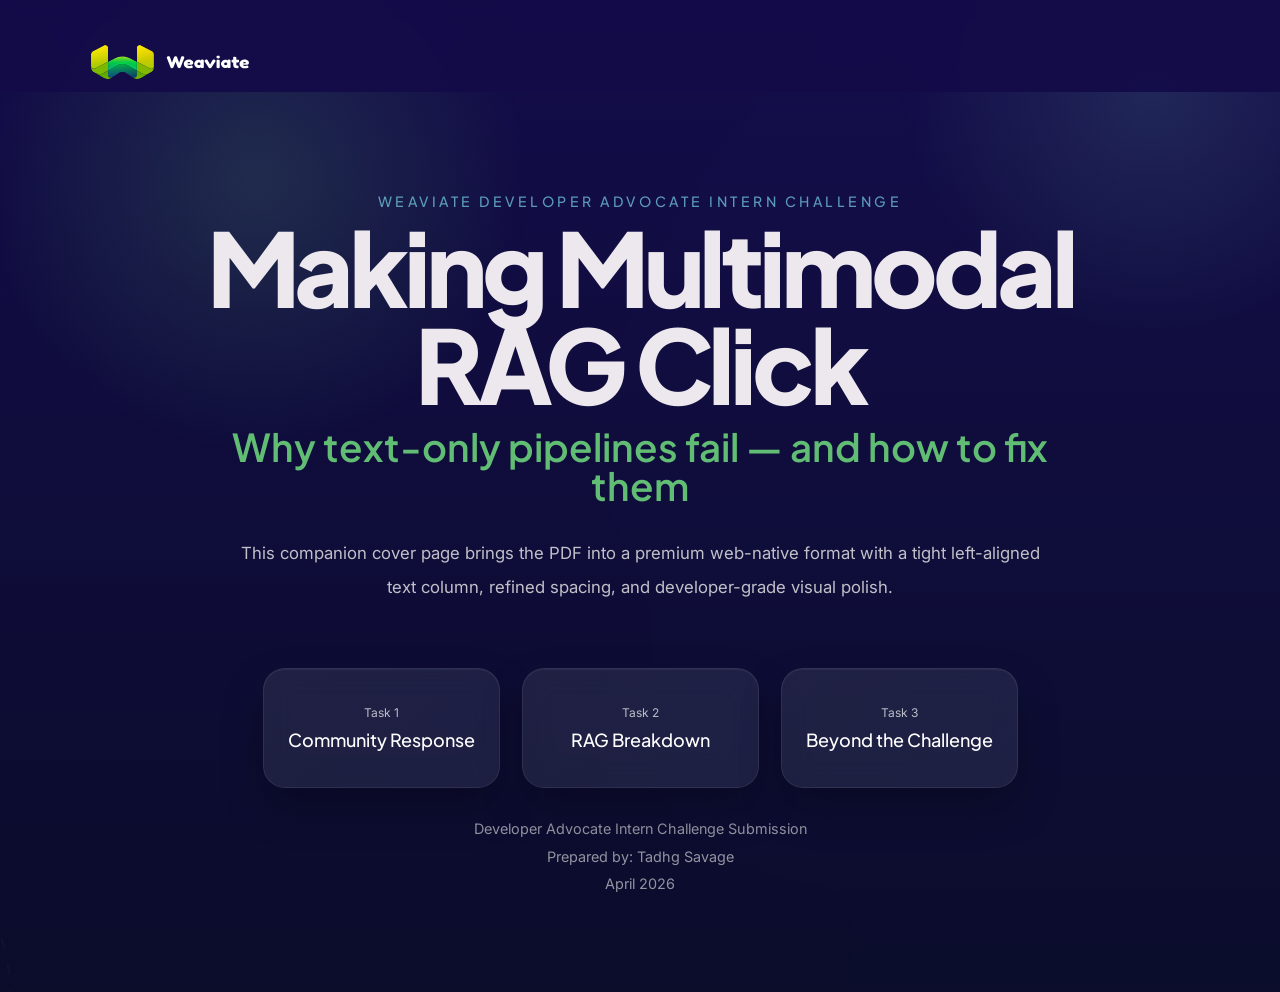
==== index.html @ f79f874b "Add Task 1 and Task 3 pages with cross-navigation" ====
<!DOCTYPE html>
<html lang="en">
  <head>
    <meta charset="UTF-8" />
    <meta name="viewport" content="width=device-width, initial-scale=1.0" />
    <title>Weaviate Multimodal RAG</title>
    <meta
      name="description"
      content="Premium companion microsite for the Weaviate Developer Advocate Intern Challenge."
    />
    <link rel="preconnect" href="https://fonts.googleapis.com" />
    <link rel="preconnect" href="https://fonts.gstatic.com" crossorigin />
    <link
      href="https://fonts.googleapis.com/css2?family=Fredoka:wght@500;600&family=Inter:wght@400;500;600;700&family=Plus+Jakarta+Sans:wght@500;700;800&display=swap"
      rel="stylesheet"
    />
    <link rel="stylesheet" href="styles.css" />
  </head>
  <body>
    <div class="page-shell">
      <header class="site-header">
        <div class="header-row">
          <a class="brand" href="#hero" aria-label="Weaviate">
            <img
              class="brand-logo"
              src="assets/logos/WeaviateLogo.svg"
              alt="Weaviate logo"
            />
          </a>
        </div>
      </header>

      <main class="hero" id="hero">
        <div class="hero-container">
          <div class="hero-copy">
            <p class="hero-eyebrow">Weaviate Developer Advocate Intern Challenge</p>
            <h1 class="hero-title">
              Making Multimodal
              <span class="hero-title__break">RAG Click</span>
            </h1>
            <p class="hero-subtitle">Why text-only pipelines fail — and how to fix them</p>
            <p class="hero-body">
              This companion cover page brings the PDF into a premium web-native
              format with a tight left-aligned text column, refined spacing, and
              developer-grade visual polish.
            </p>
          </div>

          <div class="hero-task-row">
            <a href="task1.html" class="glass-card">
              <span class="glass-card__label">Task 1</span>
              <h3 class="glass-card__title">Community Response</h3>
            </a>
            <a href="task2.html" class="glass-card">
              <span class="glass-card__label">Task 2</span>
              <h3 class="glass-card__title">RAG Breakdown</h3>
            </a>
            <a href="task3.html" class="glass-card">
              <span class="glass-card__label">Task 3</span>
              <h3 class="glass-card__title">Beyond the Challenge</h3>
            </a>
          </div>

          <div class="hero-meta">
            <span>Developer Advocate Intern Challenge Submission</span>
            <span>Prepared by: Tadhg Savage</span>
            <span>April 2026</span>
          </div>
        </div>
    </div>

    <script src="script.js"></script>
  </body>
</html>
---- styles.css ----
:root {
  color-scheme: dark;

  /* Typography */
  --font-heading: "Plus Jakarta Sans", sans-serif;
  --font-body: "Inter", sans-serif;
  --font-display: "Fredoka", sans-serif;
  --font-mono: "Menlo", monospace;

  --weight-bold: 700;
  --weight-medium: 500;
  --weight-regular: 400;

  /* Core brand */
  --color-bg: #130c49;
  --color-text: #ede8ed;
  --color-text-soft: rgba(237, 237, 237, 0.74);
  --color-accent: #61bd73;
  --color-surface: rgba(255, 255, 255, 0.08);
  --color-border: rgba(255, 255, 255, 0.12);

  /* Secondary */
  --color-secondary-indigo: #262262;
  --color-secondary-teal: #7ac7c0;
  --color-secondary-mint: #bcf0a7;
  --color-secondary-sky: #7ad6eb;
  --color-secondary-lilac: #a590dd;

  /* Gradients */
  --gradient-primary: linear-gradient(135deg, #3ab54a 0%, #0069b4 100%);
  --gradient-lime: linear-gradient(135deg, #06cd00 0%, #fff000 100%);
  --gradient-cyan-green: linear-gradient(135deg, #55cde0 0%, #06cd00 100%);
  --gradient-deep: linear-gradient(135deg, #0c1428 0%, #1b1464 100%);

  /* Spacing */
  --space-xs: 0.5rem;
  --space-sm: 1rem;
  --space-md: 1.5rem;
  --space-lg: 2rem;
  --space-xl: 3rem;
  --space-2xl: 4rem;
  --space-3xl: 6rem;

  --radius: 24px;
  --radius-sm: 18px;

  --max-content: 720px;
}

* {
  box-sizing: border-box;
}

html {
  scroll-behavior: smooth;
}

body {
  margin: 0;
  min-height: 100vh;
  font-family: var(--font-body);
  color: var(--color-text);
  background: linear-gradient(180deg, rgba(19, 12, 73, 0.95), rgba(10, 12, 40, 0.96)),
    url('assets/images/integrations-background-dark.png') center/cover no-repeat;
}

body::before {
  content: '';
  position: fixed;
  inset: 0;
  background: radial-gradient(circle at 20% 20%, rgba(97, 189, 115, 0.18), transparent 22%),
    radial-gradient(circle at 90% 10%, rgba(122, 199, 192, 0.14), transparent 18%);
  pointer-events: none;
}

img {
  display: block;
  max-width: 100%;
}

a {
  color: inherit;
  text-decoration: none;
}

.page-shell {
  min-height: 100vh;
  position: relative;
}

.site-header {
  position: sticky;
  top: 0;
  z-index: 10;
  padding: var(--space-lg) var(--space-lg) 0;
  background: rgba(19, 12, 73, 0.95);
  backdrop-filter: blur(10px);
}

.header-row {
  width: min(100%, 1180px);
  margin: 0 auto;
  display: flex;
  justify-content: flex-start;
  align-items: center;
}

.brand {
  display: inline-flex;
  align-items: center;
}

.brand-logo {
  display: block;
  height: 60px;
  width: auto;
  max-width: 240px;
}

.hero {
  min-height: 100vh;
  display: flex;
  align-items: center;
  padding: var(--space-md);
  position: relative;
  z-index: 1;
}

.hero-container {
  max-width: 1200px;
  margin: 0 auto;
  display: flex;
  flex-direction: column;
  align-items: center;
  text-align: center;
}

.hero-buttons {
  display: flex;
  flex-direction: column;
  gap: var(--space-lg);
  align-items: flex-start;
  padding-top: var(--space-2xl);
}

.hero-copy {
  max-width: 100%;
  margin-bottom: var(--space-lg);
}

.hero-eyebrow {
  display: block;
  margin: 0 0 var(--space-xs);
  font-family: var(--font-heading);
  font-weight: var(--weight-medium);
  font-size: 0.88rem;
  letter-spacing: 0.25em;
  text-transform: uppercase;
  color: rgba(122, 214, 235, 0.7);
}

.hero-title {
  margin: 0 0 var(--space-sm);
  font-family: var(--font-heading);
  font-weight: 800;
  font-size: clamp(4.4rem, 8vw, 6.4rem);
  line-height: 0.95;
  letter-spacing: -0.05em;
  max-width: 950px;
  margin-left: auto;
  margin-right: auto;
}

.hero-title__break {
  display: block;
}

.hero-subtitle {
  margin: 0 0 var(--space-lg);
  font-family: var(--font-heading);
  font-weight: 600;
  font-size: clamp(1.8rem, 3vw, 2.4rem);
  line-height: 1.0;
  color: var(--color-accent);
  max-width: 900px;
  margin-left: auto;
  margin-right: auto;
}

.hero-body {
  margin: 0 0 var(--space-lg);
  max-width: 800px;
  font-size: 1.05rem;
  line-height: 2.0;
  color: rgba(237, 237, 237, 0.8);
  margin-left: auto;
  margin-right: auto;
}

.hero-task-row {
  display: grid;
  grid-template-columns: repeat(3, 1fr);
  gap: 22px;
  max-width: 100%;
  margin-bottom: var(--space-lg);
}

.hero-meta {
  display: grid;
  gap: 0.65rem;
  color: rgba(237, 237, 237, 0.6);
  font-size: 0.9rem;
  text-align: center;
}

.hero-meta span {
  display: inline-block;
}

.glass-card {
  display: flex;
  flex-direction: column;
  justify-content: center;
  width: 100%;
  height: 120px;
  background: rgba(237, 237, 237, 0.08);
  backdrop-filter: blur(16px);
  border: 1px solid rgba(255, 255, 255, 0.08);
  border-radius: 22px;
  box-shadow: inset 0 1px 0 rgba(255, 255, 255, 0.05), 0 20px 40px rgba(0, 0, 0, 0.25);
  padding: var(--space-md);
  text-decoration: none;
  color: inherit;
  transition: all 0.2s ease;
  position: relative;
  overflow: hidden;
}

.glass-card::before {
  content: '';
  position: absolute;
  inset: 0;
  background: linear-gradient(135deg, rgba(97, 189, 115, 0.02), rgba(0, 105, 180, 0.02));
  border-radius: inherit;
  pointer-events: none;
}

.glass-card:hover {
  transform: translateY(-4px);
  filter: brightness(1.05);
  box-shadow: inset 0 1px 0 rgba(255, 255, 255, 0.05), 0 24px 48px rgba(0, 0, 0, 0.3);
}

.glass-card__label {
  font-family: var(--font-body);
  font-weight: var(--weight-regular);
  font-size: 0.75rem;
  color: rgba(255, 255, 255, 0.7);
  margin-bottom: var(--space-xs);
  position: relative;
  z-index: 1;
}

.glass-card__title {
  font-family: var(--font-heading);
  font-weight: var(--weight-medium);
  font-size: 1.125rem;
  color: #FFFFFF;
  margin: 0;
  position: relative;
  z-index: 1;
}

.site-footer {
  display: none;
}

.task-page {
  display: flex;
  justify-content: center;
  align-items: center;
  min-height: 100vh;
  padding: var(--space-lg);
}

.task-page__container {
  max-width: 1280px;
  text-align: center;
}

.task-page__eyebrow {
  display: inline-block;
  margin: 0 0 var(--space-md);
  font-family: var(--font-heading);
  font-weight: var(--weight-medium);
  font-size: 0.88rem;
  letter-spacing: 0.2em;
  text-transform: uppercase;
  color: rgba(122, 214, 235, 0.7);
}

.task-page__title {
  margin: 0 0 var(--space-md);
  font-family: var(--font-heading);
  font-weight: 800;
  font-size: clamp(3rem, 6vw, 4.5rem);
  line-height: 1.1;
  letter-spacing: -0.02em;
  color: var(--color-text);
}

.task-page__subtitle {
  margin: 0 0 var(--space-2xl);
  font-family: var(--font-heading);
  font-weight: 600;
  font-size: clamp(1.2rem, 2vw, 1.5rem);
  line-height: 1.4;
  color: var(--color-accent);
  max-width: 600px;
  margin-left: auto;
  margin-right: auto;
}

.task-card-frame {
  background: rgba(237, 237, 237, 0.06);
  backdrop-filter: blur(12px);
  border: 1px solid rgba(255, 255, 255, 0.08);
  border-radius: 24px;
  box-shadow: 0 20px 40px rgba(0, 0, 0, 0.25);
  padding: var(--space-lg);
  display: inline-block;
  width: min(100%, 1210px);
  max-width: 1210px;
}

.task-card-image {
  max-width: 100%;
  height: auto;
  border-radius: 16px;
  display: block;
}

.task-nav {
  margin: 0 0 var(--space-lg);
}

.task-nav__list {
  display: flex;
  justify-content: center;
  gap: var(--space-sm);
  list-style: none;
  margin: 0;
  padding: 0;
}

.task-nav__link {
  display: inline-block;
  padding: 12px 20px;
  background: rgba(237, 237, 237, 0.06);
  backdrop-filter: blur(8px);
  border: 1px solid rgba(255, 255, 255, 0.08);
  border-radius: 18px;
  color: rgba(255, 255, 255, 0.7);
  text-decoration: none;
  font-family: var(--font-body);
  font-weight: var(--weight-medium);
  font-size: 0.9rem;
  transition: all 0.2s ease;
}

.task-nav__link:hover {
  transform: translateY(-2px);
  filter: brightness(1.1);
  box-shadow: 0 8px 16px rgba(0, 0, 0, 0.2);
}

.task-nav__link--active {
  background: rgba(97, 189, 115, 0.1);
  border-color: rgba(97, 189, 115, 0.3);
  color: var(--color-accent);
  font-weight: var(--weight-bold);
}

@media (max-width: 1024px) {
  .hero {
    padding: var(--space-md);
  }

  .hero-container {
    max-width: 100%;
  }

  .hero-task-row {
    grid-template-columns: 1fr;
    gap: var(--space-md);
  }

  .glass-card {
    width: 100%;
    max-width: 320px;
    height: 100px;
    margin: 0 auto;
  }

  .task-page {
    padding: var(--space-md);
  }

  .task-page__container {
    max-width: 100%;
  }

  .task-card-frame {
    width: min(100%, 980px);
  }

  .task-page__title {
    font-size: clamp(2.5rem, 8vw, 3.5rem);
  }

  .task-page__subtitle {
    font-size: clamp(1rem, 2.5vw, 1.3rem);
  }

  .task-card-frame {
    padding: var(--space-md);
  }
}

@media (max-width: 720px) {
  .site-header {
    padding: var(--space-md) var(--space-md) 0;
  }

  .hero {
    padding: var(--space-md);
  }

  .hero-copy {
    margin-bottom: var(--space-md);
  }

  .hero-title {
    font-size: clamp(3.2rem, 10vw, 4.4rem);
    margin-bottom: var(--space-xs);
  }

  .hero-subtitle {
    font-size: 1.35rem;
    margin-bottom: var(--space-md);
  }

  .hero-body {
    font-size: 0.98rem;
    margin-bottom: var(--space-md);
  }

  .hero-task-row {
    gap: var(--space-sm);
    margin-bottom: var(--space-md);
  }

  .glass-card {
    width: 100%;
    max-width: 280px;
    height: 90px;
    padding: var(--space-sm);
  }

  .glass-card__title {
    font-size: 1rem;
  }

  .task-page {
    padding: var(--space-sm);
  }

  .task-page__eyebrow {
    margin-bottom: var(--space-sm);
  }

  .task-page__title {
    font-size: clamp(2rem, 10vw, 3rem);
    margin-bottom: var(--space-sm);
  }

  .task-page__subtitle {
    font-size: 1rem;
    margin-bottom: var(--space-lg);
  }

  .task-card-frame {
    padding: var(--space-sm);
    border-radius: 20px;
  }

  .task-card-image {
    border-radius: 12px;
  }
}

@media (max-width: 768px) {
  .task-nav__list {
    flex-direction: column;
    align-items: center;
    gap: var(--space-xs);
  }

  .task-nav__link {
    width: 100%;
    max-width: 200px;
    text-align: center;
    padding: 10px 16px;
    font-size: 0.85rem;
  }
}
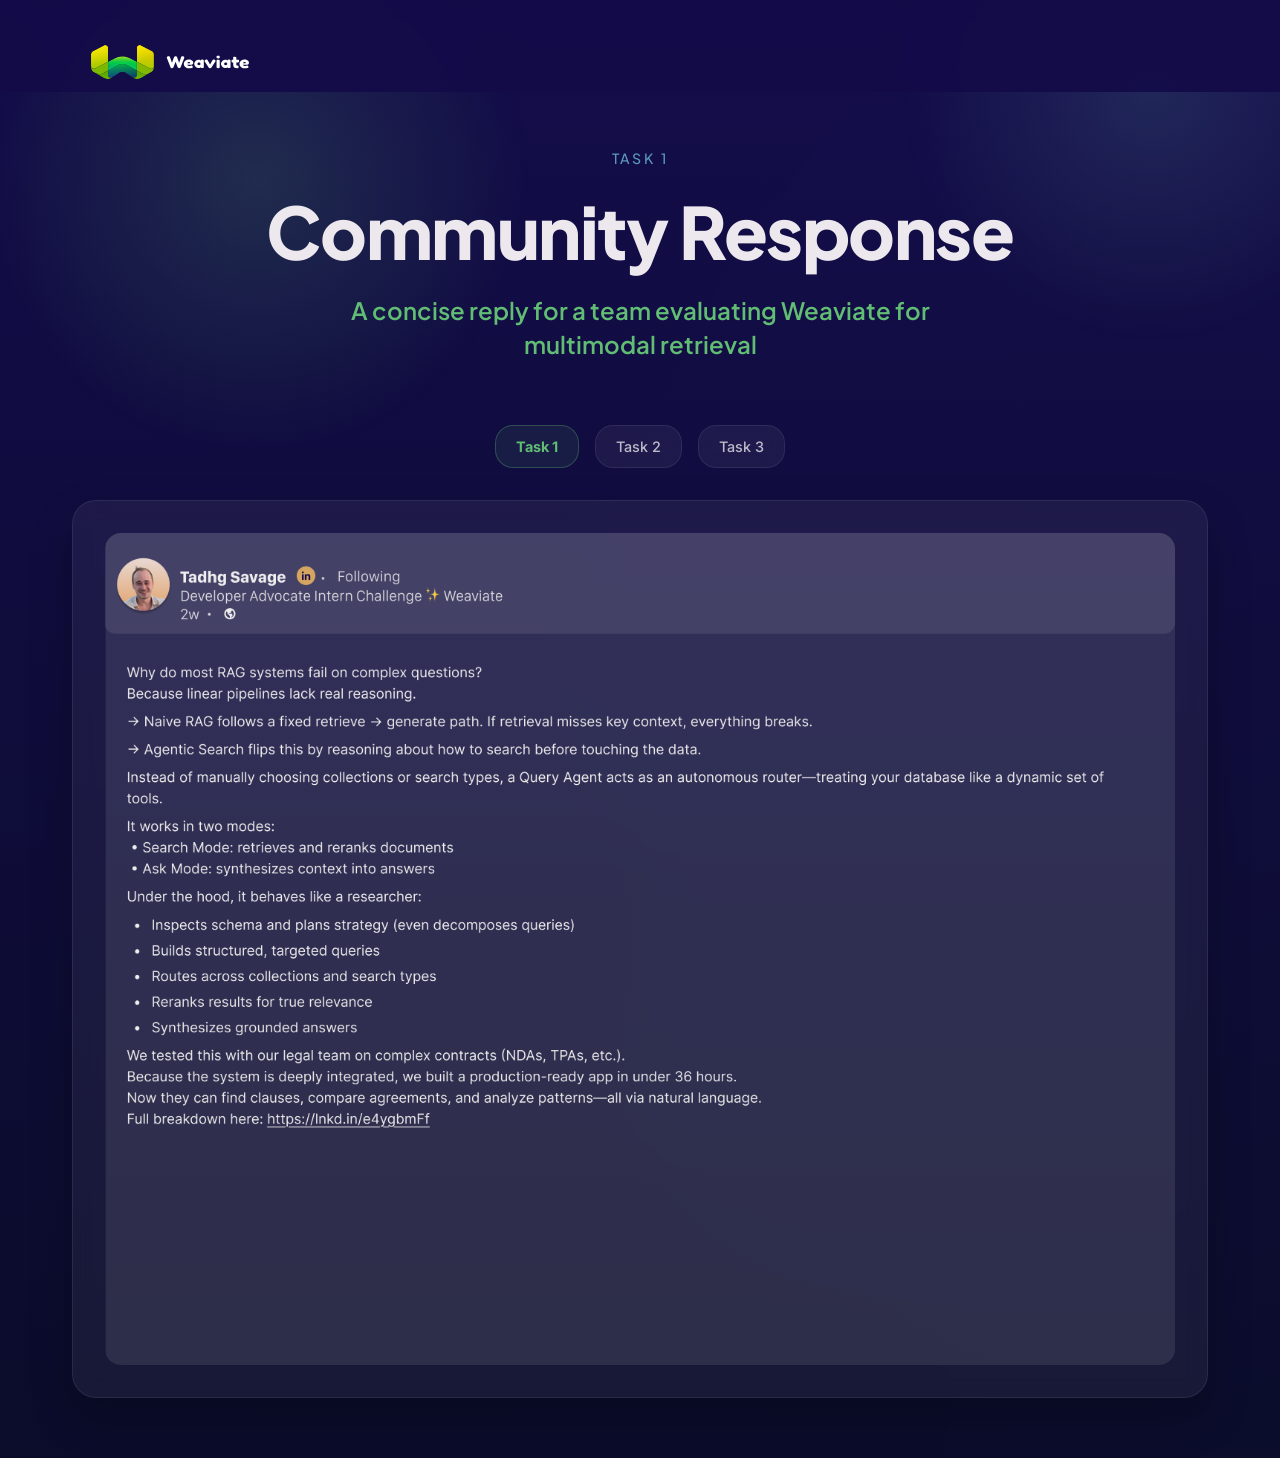
==== commit 8dc762a0: "Make Task 1 the homepage" ====
--- a/index.html
+++ b/index.html
@@ -3,10 +3,10 @@
   <head>
     <meta charset="UTF-8" />
     <meta name="viewport" content="width=device-width, initial-scale=1.0" />
-    <title>Weaviate Multimodal RAG</title>
+    <title>Task 1 - Community Response</title>
     <meta
       name="description"
-      content="Premium companion microsite for the Weaviate Developer Advocate Intern Challenge."
+      content="Task 1: Community Response - Weaviate Developer Advocate Intern Challenge."
     />
     <link rel="preconnect" href="https://fonts.googleapis.com" />
     <link rel="preconnect" href="https://fonts.gstatic.com" crossorigin />
@@ -20,7 +20,7 @@
     <div class="page-shell">
       <header class="site-header">
         <div class="header-row">
-          <a class="brand" href="#hero" aria-label="Weaviate">
+          <a class="brand" href="index.html" aria-label="Weaviate">
             <img
               class="brand-logo"
               src="assets/logos/WeaviateLogo.svg"
@@ -32,43 +32,36 @@
 
       <main class="hero" id="hero">
         <div class="hero-container">
-          <div class="hero-copy">
-            <p class="hero-eyebrow">Weaviate Developer Advocate Intern Challenge</p>
-            <h1 class="hero-title">
-              Making Multimodal
-              <span class="hero-title__break">RAG Click</span>
-            </h1>
-            <p class="hero-subtitle">Why text-only pipelines fail — and how to fix them</p>
-            <p class="hero-body">
-              This companion cover page brings the PDF into a premium web-native
-              format with a tight left-aligned text column, refined spacing, and
-              developer-grade visual polish.
-            </p>
-          </div>
-
-          <div class="hero-task-row">
-            <a href="task1.html" class="glass-card">
-              <span class="glass-card__label">Task 1</span>
-              <h3 class="glass-card__title">Community Response</h3>
-            </a>
-            <a href="task2.html" class="glass-card">
-              <span class="glass-card__label">Task 2</span>
-              <h3 class="glass-card__title">RAG Breakdown</h3>
-            </a>
-            <a href="task3.html" class="glass-card">
-              <span class="glass-card__label">Task 3</span>
-              <h3 class="glass-card__title">Beyond the Challenge</h3>
-            </a>
-          </div>
-
-          <div class="hero-meta">
-            <span>Developer Advocate Intern Challenge Submission</span>
-            <span>Prepared by: Tadhg Savage</span>
-            <span>April 2026</span>
+          <div class="task-page">
+            <div class="task-page__container">
+              <p class="task-page__eyebrow">Task 1</p>
+              <h1 class="task-page__title">Community Response</h1>
+              <p class="task-page__subtitle">A concise reply for a team evaluating Weaviate for multimodal retrieval</p>
+              <nav class="task-nav">
+                <ul class="task-nav__list">
+                  <li><a href="index.html" class="task-nav__link task-nav__link--active">Task 1</a></li>
+                  <li><a href="task2.html" class="task-nav__link">Task 2</a></li>
+                  <li><a href="task3.html" class="task-nav__link">Task 3</a></li>
+                </ul>
+              </nav>
+              <div class="task-card-frame">
+                <img class="task-card-image" src="assets/images/task2-social-card.png" alt="Task 1 Community Response Card" />
+              </div>
+            </div>
           </div>
         </div>
+      </main>
     </div>
 
     <script src="script.js"></script>
   </body>
 </html>
+            </div>
+          </div>
+        </div>
+      </main>
+    </div>
+
+    <script src="script.js"></script>
+  </body>
+</html>
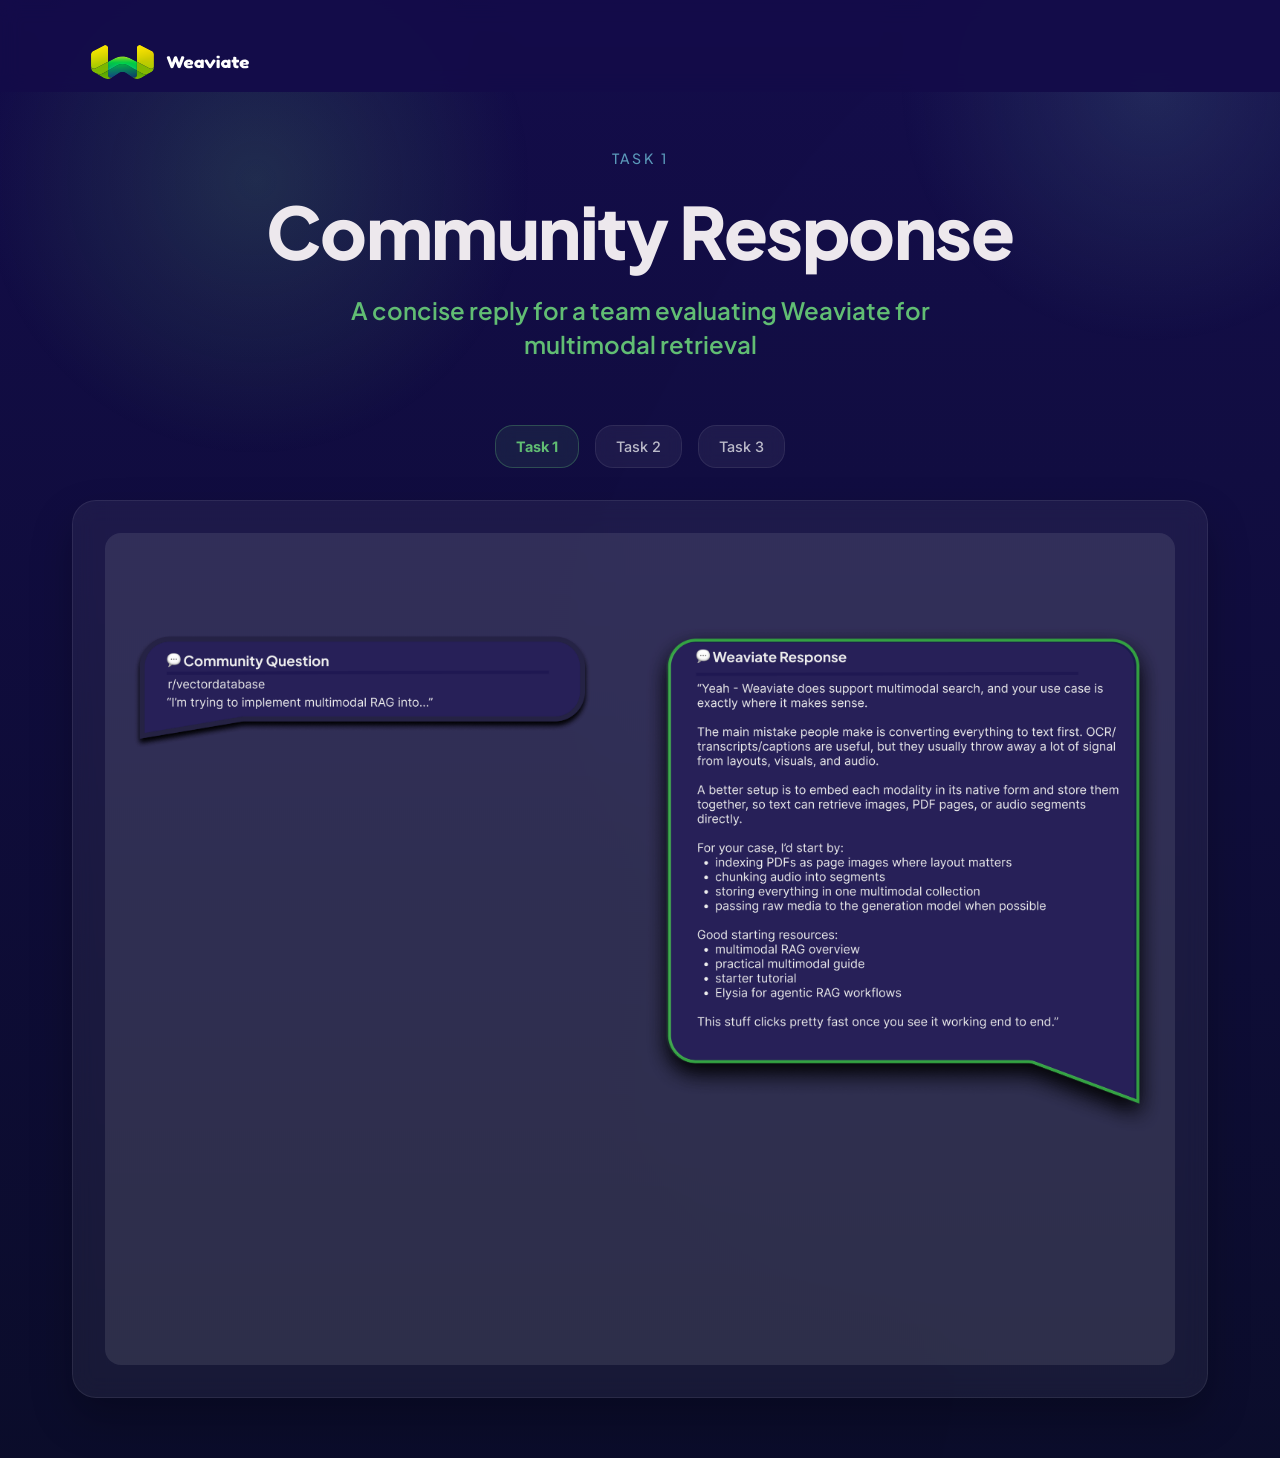
==== commit 4701c07a: "Update Task 1 to use new social post image with smooth loading" ====
--- a/index.html
+++ b/index.html
@@ -14,6 +14,12 @@
       href="https://fonts.googleapis.com/css2?family=Fredoka:wght@500;600&family=Inter:wght@400;500;600;700&family=Plus+Jakarta+Sans:wght@500;700;800&display=swap"
       rel="stylesheet"
     />
+    <!-- Preload critical images -->
+    <link rel="preload" as="image" href="assets/images/post-1.png" />
+    <link rel="preload" as="image" href="assets/images/integrations-background-dark.png" />
+    <!-- Prefetch likely next pages -->
+    <link rel="prefetch" href="task2.html" />
+    <link rel="prefetch" href="task3.html" />
     <link rel="stylesheet" href="styles.css" />
   </head>
   <body>
@@ -45,7 +51,7 @@
                 </ul>
               </nav>
               <div class="task-card-frame">
-                <img class="task-card-image" src="assets/images/task2-social-card.png" alt="Task 1 Community Response Card" />
+                <img class="task-card-image" src="assets/images/post-1.png" alt="Community Response: Multimodal RAG social post" />
               </div>
             </div>
           </div>
--- a/styles.css
+++ b/styles.css
@@ -331,6 +331,7 @@
   display: inline-block;
   width: min(100%, 1210px);
   max-width: 1210px;
+  min-height: 400px; /* Prevent layout shift while image loads */
 }
 
 .task-card-image {
@@ -338,6 +339,12 @@
   height: auto;
   border-radius: 16px;
   display: block;
+  opacity: 0;
+  transition: opacity 0.2s ease;
+}
+
+.task-card-image.loaded {
+  opacity: 1;
 }
 
 .task-nav {
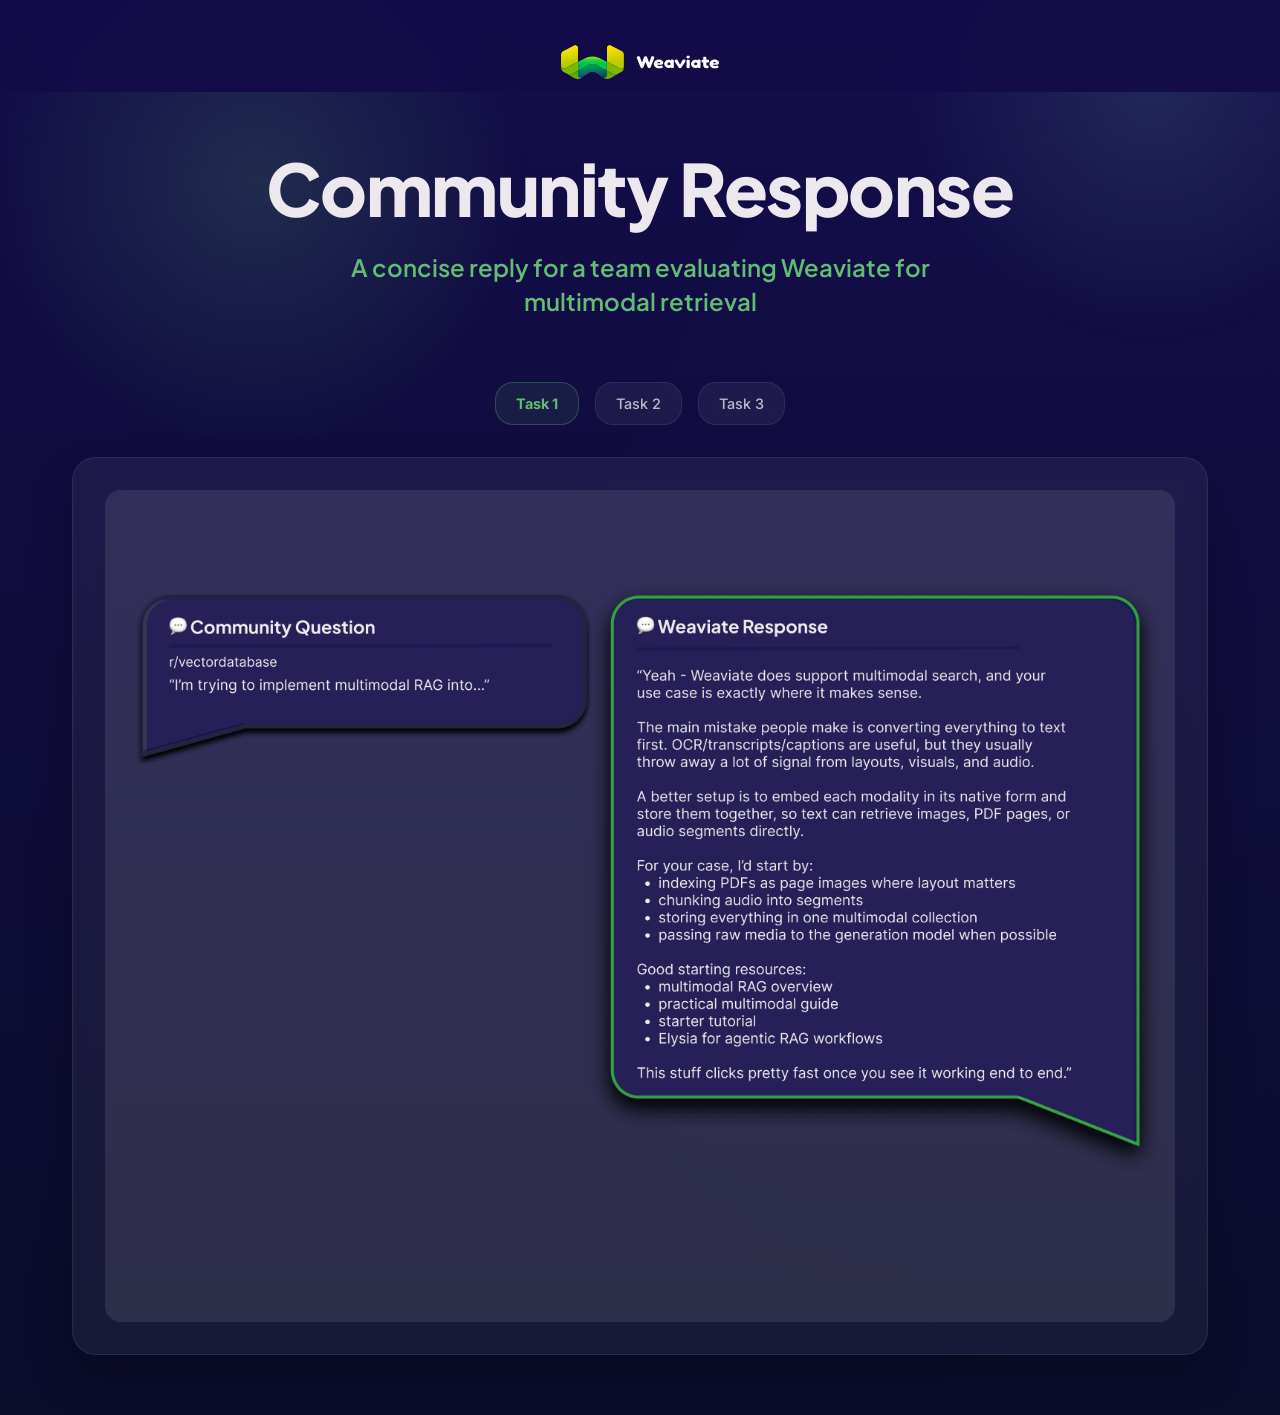
==== commit bee4479a: "Refine task pages: remove eyebrow labels and center header logo" ====
--- a/index.html
+++ b/index.html
@@ -40,7 +40,6 @@
         <div class="hero-container">
           <div class="task-page">
             <div class="task-page__container">
-              <p class="task-page__eyebrow">Task 1</p>
               <h1 class="task-page__title">Community Response</h1>
               <p class="task-page__subtitle">A concise reply for a team evaluating Weaviate for multimodal retrieval</p>
               <nav class="task-nav">
--- a/styles.css
+++ b/styles.css
@@ -101,7 +101,7 @@
   width: min(100%, 1180px);
   margin: 0 auto;
   display: flex;
-  justify-content: flex-start;
+  justify-content: center;
   align-items: center;
 }
 
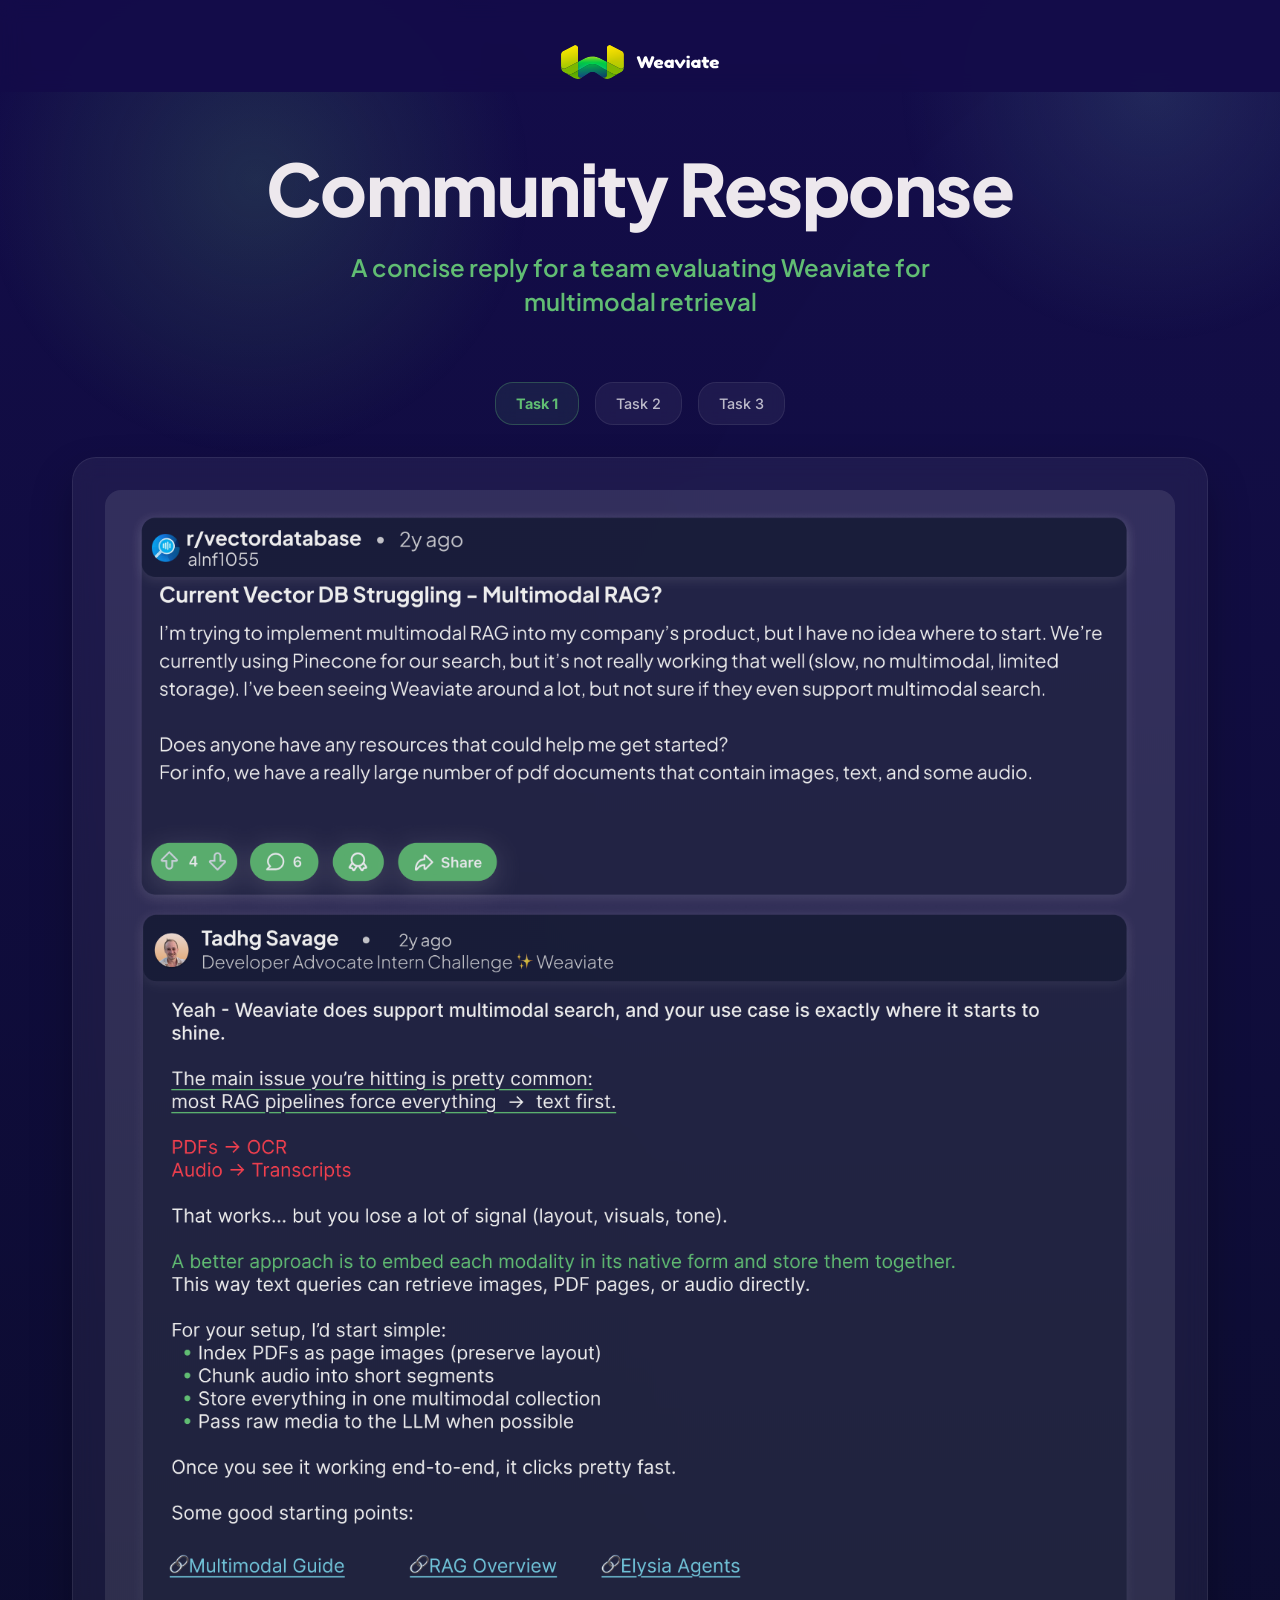
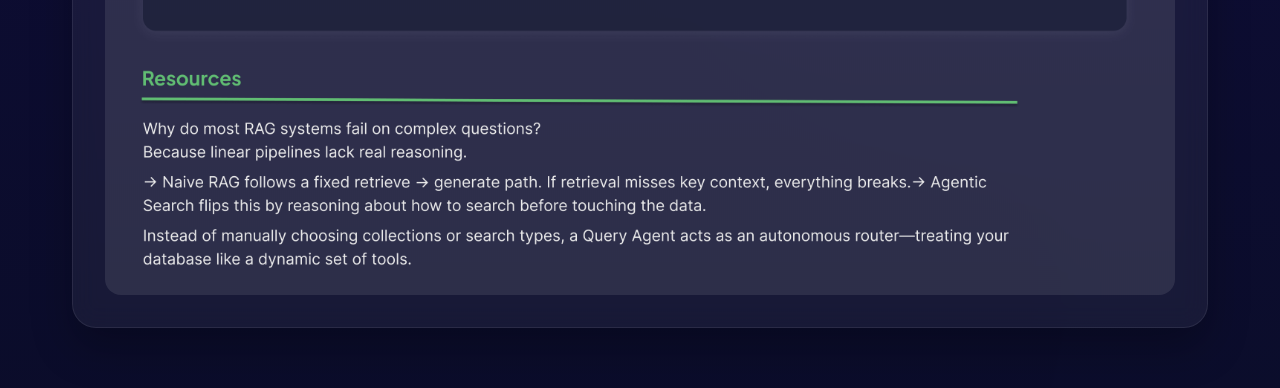
==== commit 7fb33d7a: "Updates to each post" ====
--- a/index.html
+++ b/index.html
@@ -15,7 +15,7 @@
       rel="stylesheet"
     />
     <!-- Preload critical images -->
-    <link rel="preload" as="image" href="assets/images/post-1.png" />
+    <link rel="preload" as="image" href="assets/images/Post_1.png" />
     <link rel="preload" as="image" href="assets/images/integrations-background-dark.png" />
     <!-- Prefetch likely next pages -->
     <link rel="prefetch" href="task2.html" />
@@ -50,7 +50,7 @@
                 </ul>
               </nav>
               <div class="task-card-frame">
-                <img class="task-card-image" src="assets/images/post-1.png" alt="Community Response: Multimodal RAG social post" />
+                <img class="task-card-image" src="assets/images/Post_1.png" alt="Community Response: Multimodal RAG social post" />
               </div>
             </div>
           </div>
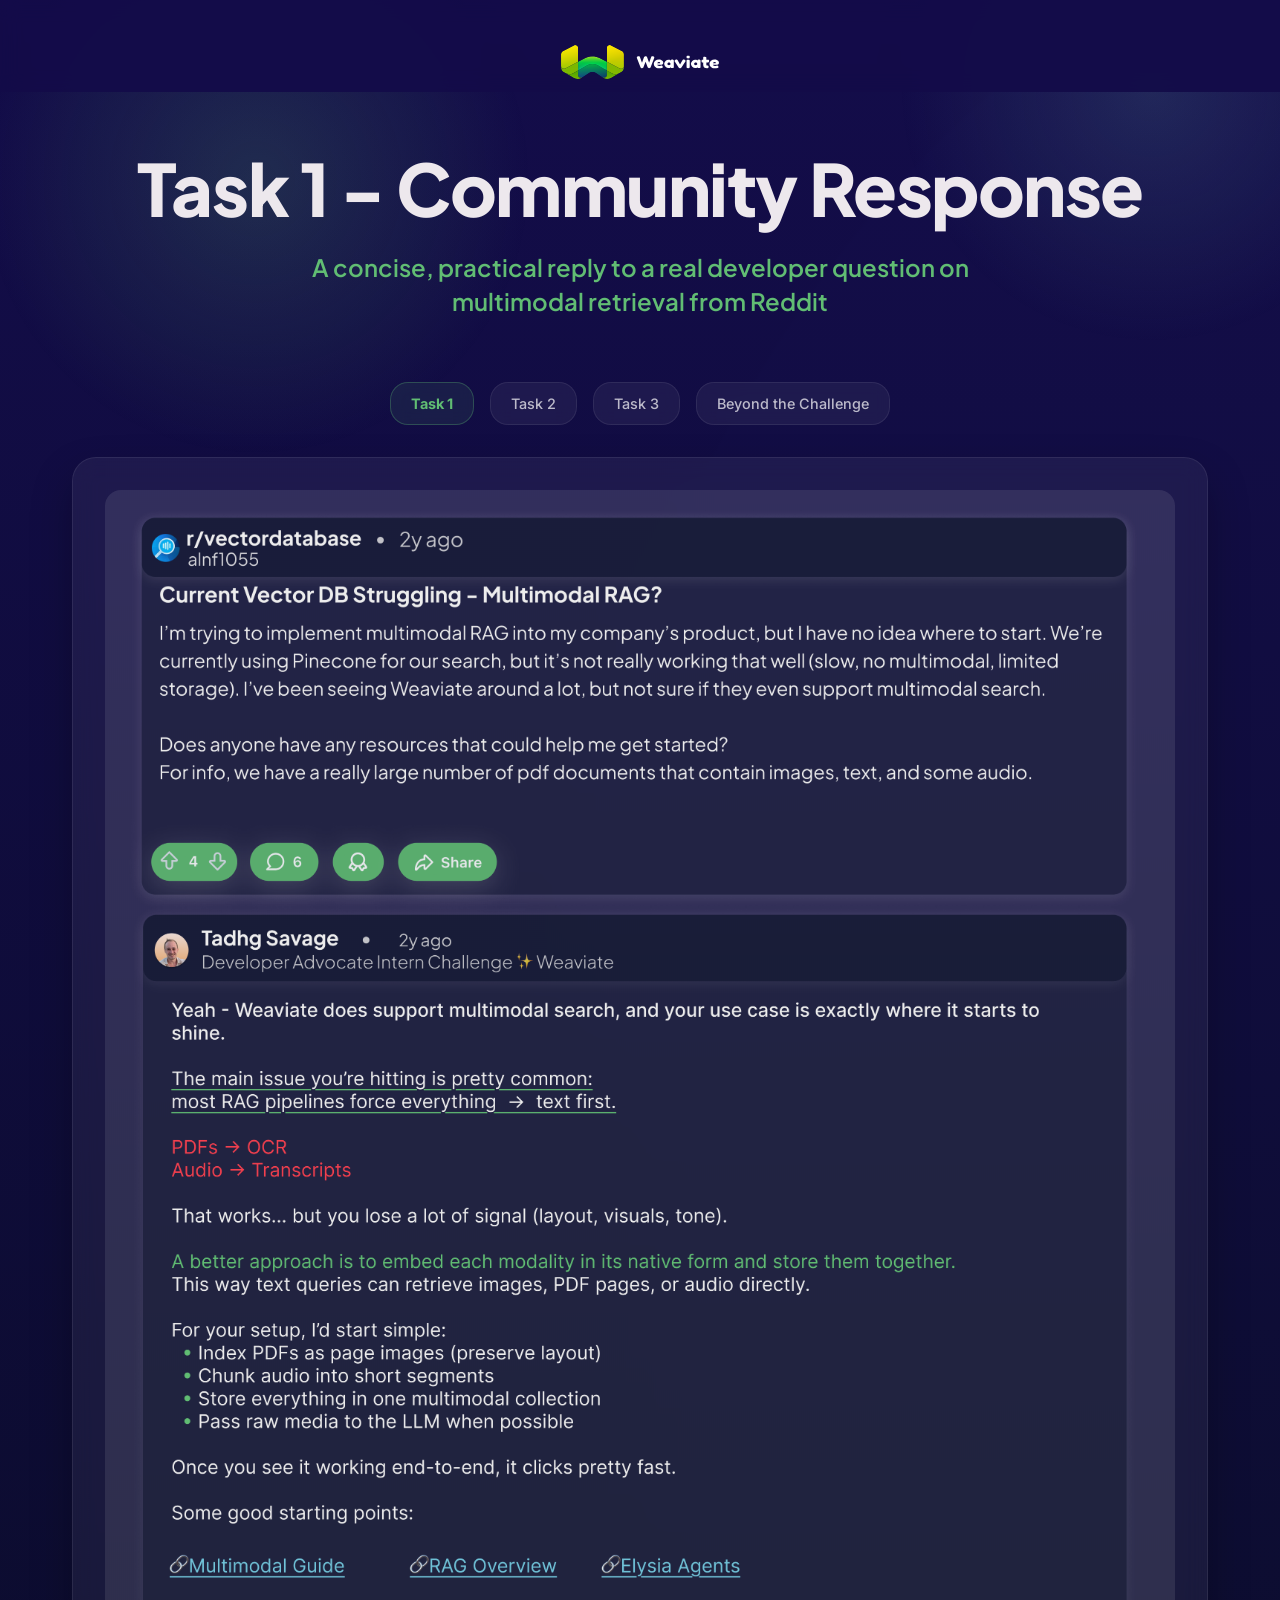
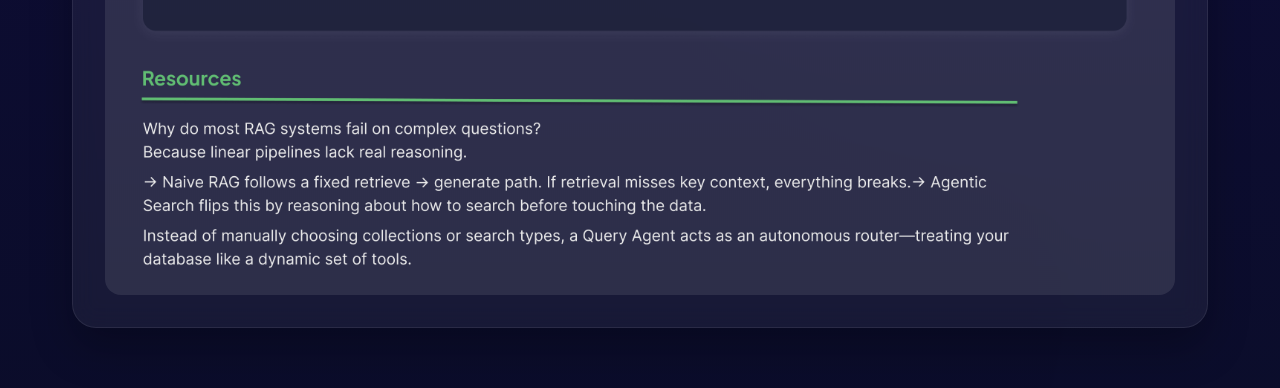
==== commit d374c7b8: "Corrections to page loading errors" ====
--- a/index.html
+++ b/index.html
@@ -6,7 +6,7 @@
     <title>Task 1 - Community Response</title>
     <meta
       name="description"
-      content="Task 1: Community Response - Weaviate Developer Advocate Intern Challenge."
+      content="Task 1: Community Response - A concise, practical reply to a real developer question on multimodal retrieval from Reddit."
     />
     <link rel="preconnect" href="https://fonts.googleapis.com" />
     <link rel="preconnect" href="https://fonts.gstatic.com" crossorigin />
@@ -14,19 +14,22 @@
       href="https://fonts.googleapis.com/css2?family=Fredoka:wght@500;600&family=Inter:wght@400;500;600;700&family=Plus+Jakarta+Sans:wght@500;700;800&display=swap"
       rel="stylesheet"
     />
-    <!-- Preload critical images -->
     <link rel="preload" as="image" href="assets/images/Post_1.png" />
-    <link rel="preload" as="image" href="assets/images/integrations-background-dark.png" />
-    <!-- Prefetch likely next pages -->
+    <link
+      rel="preload"
+      as="image"
+      href="assets/images/integrations-background-dark.png"
+    />
     <link rel="prefetch" href="task2.html" />
     <link rel="prefetch" href="task3.html" />
+    <link rel="prefetch" href="beyond.html" />
     <link rel="stylesheet" href="styles.css" />
   </head>
   <body>
     <div class="page-shell">
       <header class="site-header">
         <div class="header-row">
-          <a class="brand" href="index.html" aria-label="Weaviate">
+          <a class="brand" href="index.html" aria-label="Weaviate home">
             <img
               class="brand-logo"
               src="assets/logos/WeaviateLogo.svg"
@@ -36,37 +39,52 @@
         </div>
       </header>
 
-      <main class="hero" id="hero">
+      <main class="hero">
         <div class="hero-container">
-          <div class="task-page">
+          <section class="task-page">
             <div class="task-page__container">
-              <h1 class="task-page__title">Community Response</h1>
-              <p class="task-page__subtitle">A concise reply for a team evaluating Weaviate for multimodal retrieval</p>
-              <nav class="task-nav">
+              <h1 class="task-page__title">Task 1 - Community Response</h1>
+              <p class="task-page__subtitle">
+                A concise, practical reply to a real developer question on
+                multimodal retrieval from Reddit
+              </p>
+
+              <nav class="task-nav" aria-label="Challenge pages">
                 <ul class="task-nav__list">
-                  <li><a href="index.html" class="task-nav__link task-nav__link--active">Task 1</a></li>
-                  <li><a href="task2.html" class="task-nav__link">Task 2</a></li>
-                  <li><a href="task3.html" class="task-nav__link">Task 3</a></li>
+                  <li>
+                    <a
+                      href="index.html"
+                      class="task-nav__link task-nav__link--active"
+                      >Task 1</a
+                    >
+                  </li>
+                  <li>
+                    <a href="task2.html" class="task-nav__link">Task 2</a>
+                  </li>
+                  <li>
+                    <a href="task3.html" class="task-nav__link">Task 3</a>
+                  </li>
+                  <li>
+                    <a href="beyond.html" class="task-nav__link"
+                      >Beyond the Challenge</a
+                    >
+                  </li>
                 </ul>
               </nav>
+
               <div class="task-card-frame">
-                <img class="task-card-image" src="assets/images/Post_1.png" alt="Community Response: Multimodal RAG social post" />
+                <img
+                  class="task-card-image"
+                  src="assets/images/Post_1.png"
+                  alt="Community Response social post"
+                />
               </div>
             </div>
-          </div>
+          </section>
         </div>
       </main>
     </div>
 
     <script src="script.js"></script>
   </body>
-</html>
-            </div>
-          </div>
-        </div>
-      </main>
-    </div>
-
-    <script src="script.js"></script>
-  </body>
-</html>
+</html>
--- a/styles.css
+++ b/styles.css
@@ -1,7 +1,6 @@
 :root {
   color-scheme: dark;
 
-  /* Typography */
   --font-heading: "Plus Jakarta Sans", sans-serif;
   --font-body: "Inter", sans-serif;
   --font-display: "Fredoka", sans-serif;
@@ -11,7 +10,6 @@
   --weight-medium: 500;
   --weight-regular: 400;
 
-  /* Core brand */
   --color-bg: #130c49;
   --color-text: #ede8ed;
   --color-text-soft: rgba(237, 237, 237, 0.74);
@@ -19,20 +17,17 @@
   --color-surface: rgba(255, 255, 255, 0.08);
   --color-border: rgba(255, 255, 255, 0.12);
 
-  /* Secondary */
   --color-secondary-indigo: #262262;
   --color-secondary-teal: #7ac7c0;
   --color-secondary-mint: #bcf0a7;
   --color-secondary-sky: #7ad6eb;
   --color-secondary-lilac: #a590dd;
 
-  /* Gradients */
   --gradient-primary: linear-gradient(135deg, #3ab54a 0%, #0069b4 100%);
   --gradient-lime: linear-gradient(135deg, #06cd00 0%, #fff000 100%);
   --gradient-cyan-green: linear-gradient(135deg, #55cde0 0%, #06cd00 100%);
   --gradient-deep: linear-gradient(135deg, #0c1428 0%, #1b1464 100%);
 
-  /* Spacing */
   --space-xs: 0.5rem;
   --space-sm: 1rem;
   --space-md: 1.5rem;
@@ -60,15 +55,17 @@
   min-height: 100vh;
   font-family: var(--font-body);
   color: var(--color-text);
-  background: linear-gradient(180deg, rgba(19, 12, 73, 0.95), rgba(10, 12, 40, 0.96)),
-    url('assets/images/integrations-background-dark.png') center/cover no-repeat;
+  background:
+    linear-gradient(180deg, rgba(19, 12, 73, 0.95), rgba(10, 12, 40, 0.96)),
+    url("assets/images/integrations-background-dark.png") center/cover no-repeat;
 }
 
 body::before {
-  content: '';
+  content: "";
   position: fixed;
   inset: 0;
-  background: radial-gradient(circle at 20% 20%, rgba(97, 189, 115, 0.18), transparent 22%),
+  background:
+    radial-gradient(circle at 20% 20%, rgba(97, 189, 115, 0.18), transparent 22%),
     radial-gradient(circle at 90% 10%, rgba(122, 199, 192, 0.14), transparent 18%);
   pointer-events: none;
 }
@@ -135,142 +132,6 @@
   text-align: center;
 }
 
-.hero-buttons {
-  display: flex;
-  flex-direction: column;
-  gap: var(--space-lg);
-  align-items: flex-start;
-  padding-top: var(--space-2xl);
-}
-
-.hero-copy {
-  max-width: 100%;
-  margin-bottom: var(--space-lg);
-}
-
-.hero-eyebrow {
-  display: block;
-  margin: 0 0 var(--space-xs);
-  font-family: var(--font-heading);
-  font-weight: var(--weight-medium);
-  font-size: 0.88rem;
-  letter-spacing: 0.25em;
-  text-transform: uppercase;
-  color: rgba(122, 214, 235, 0.7);
-}
-
-.hero-title {
-  margin: 0 0 var(--space-sm);
-  font-family: var(--font-heading);
-  font-weight: 800;
-  font-size: clamp(4.4rem, 8vw, 6.4rem);
-  line-height: 0.95;
-  letter-spacing: -0.05em;
-  max-width: 950px;
-  margin-left: auto;
-  margin-right: auto;
-}
-
-.hero-title__break {
-  display: block;
-}
-
-.hero-subtitle {
-  margin: 0 0 var(--space-lg);
-  font-family: var(--font-heading);
-  font-weight: 600;
-  font-size: clamp(1.8rem, 3vw, 2.4rem);
-  line-height: 1.0;
-  color: var(--color-accent);
-  max-width: 900px;
-  margin-left: auto;
-  margin-right: auto;
-}
-
-.hero-body {
-  margin: 0 0 var(--space-lg);
-  max-width: 800px;
-  font-size: 1.05rem;
-  line-height: 2.0;
-  color: rgba(237, 237, 237, 0.8);
-  margin-left: auto;
-  margin-right: auto;
-}
-
-.hero-task-row {
-  display: grid;
-  grid-template-columns: repeat(3, 1fr);
-  gap: 22px;
-  max-width: 100%;
-  margin-bottom: var(--space-lg);
-}
-
-.hero-meta {
-  display: grid;
-  gap: 0.65rem;
-  color: rgba(237, 237, 237, 0.6);
-  font-size: 0.9rem;
-  text-align: center;
-}
-
-.hero-meta span {
-  display: inline-block;
-}
-
-.glass-card {
-  display: flex;
-  flex-direction: column;
-  justify-content: center;
-  width: 100%;
-  height: 120px;
-  background: rgba(237, 237, 237, 0.08);
-  backdrop-filter: blur(16px);
-  border: 1px solid rgba(255, 255, 255, 0.08);
-  border-radius: 22px;
-  box-shadow: inset 0 1px 0 rgba(255, 255, 255, 0.05), 0 20px 40px rgba(0, 0, 0, 0.25);
-  padding: var(--space-md);
-  text-decoration: none;
-  color: inherit;
-  transition: all 0.2s ease;
-  position: relative;
-  overflow: hidden;
-}
-
-.glass-card::before {
-  content: '';
-  position: absolute;
-  inset: 0;
-  background: linear-gradient(135deg, rgba(97, 189, 115, 0.02), rgba(0, 105, 180, 0.02));
-  border-radius: inherit;
-  pointer-events: none;
-}
-
-.glass-card:hover {
-  transform: translateY(-4px);
-  filter: brightness(1.05);
-  box-shadow: inset 0 1px 0 rgba(255, 255, 255, 0.05), 0 24px 48px rgba(0, 0, 0, 0.3);
-}
-
-.glass-card__label {
-  font-family: var(--font-body);
-  font-weight: var(--weight-regular);
-  font-size: 0.75rem;
-  color: rgba(255, 255, 255, 0.7);
-  margin-bottom: var(--space-xs);
-  position: relative;
-  z-index: 1;
-}
-
-.glass-card__title {
-  font-family: var(--font-heading);
-  font-weight: var(--weight-medium);
-  font-size: 1.125rem;
-  color: #FFFFFF;
-  margin: 0;
-  position: relative;
-  z-index: 1;
-}
-
 .site-footer {
   display: none;
 }
@@ -286,17 +147,6 @@
 .task-page__container {
   max-width: 1280px;
   text-align: center;
-}
-
-.task-page__eyebrow {
-  display: inline-block;
-  margin: 0 0 var(--space-md);
-  font-family: var(--font-heading);
-  font-weight: var(--weight-medium);
-  font-size: 0.88rem;
-  letter-spacing: 0.2em;
-  text-transform: uppercase;
-  color: rgba(122, 214, 235, 0.7);
 }
 
 .task-page__title {
@@ -316,7 +166,7 @@
   font-size: clamp(1.2rem, 2vw, 1.5rem);
   line-height: 1.4;
   color: var(--color-accent);
-  max-width: 600px;
+  max-width: 720px;
   margin-left: auto;
   margin-right: auto;
 }
@@ -331,7 +181,7 @@
   display: inline-block;
   width: min(100%, 1210px);
   max-width: 1210px;
-  min-height: 400px; /* Prevent layout shift while image loads */
+  min-height: 400px;
 }
 
 .task-card-image {
@@ -354,6 +204,7 @@
 .task-nav__list {
   display: flex;
   justify-content: center;
+  flex-wrap: wrap;
   gap: var(--space-sm);
   list-style: none;
   margin: 0;
@@ -368,7 +219,6 @@
   border: 1px solid rgba(255, 255, 255, 0.08);
   border-radius: 18px;
   color: rgba(255, 255, 255, 0.7);
-  text-decoration: none;
   font-family: var(--font-body);
   font-weight: var(--weight-medium);
   font-size: 0.9rem;
@@ -388,6 +238,118 @@
   font-weight: var(--weight-bold);
 }
 
+.task-video-frame {
+  background: rgba(237, 237, 237, 0.06);
+  backdrop-filter: blur(12px);
+  border: 1px solid rgba(255, 255, 255, 0.08);
+  border-radius: 24px;
+  box-shadow: 0 20px 40px rgba(0, 0, 0, 0.25);
+  padding: var(--space-lg);
+  display: inline-block;
+  width: min(100%, 600px);
+  max-width: 600px;
+  margin: var(--space-lg) auto;
+}
+
+.task-video-link {
+  display: block;
+  text-decoration: none;
+  transition: transform 0.2s ease, filter 0.2s ease;
+}
+
+.task-video-link:hover {
+  transform: translateY(-2px);
+  filter: brightness(1.05);
+}
+
+.task-video-embed {
+  position: relative;
+  aspect-ratio: 9 / 16;
+  width: 100%;
+  border-radius: 16px;
+  overflow: hidden;
+  background: rgba(0, 0, 0, 0.2);
+}
+
+.task-video-thumbnail {
+  display: block;
+  width: 100%;
+  height: 100%;
+  object-fit: cover;
+  transition: transform 0.2s ease;
+}
+
+.task-video-link:hover .task-video-thumbnail {
+  transform: scale(1.05);
+}
+
+.task-video-play {
+  position: absolute;
+  inset: 0;
+  display: flex;
+  align-items: center;
+  justify-content: center;
+  background: rgba(0, 0, 0, 0.35);
+  transition: background 0.2s ease;
+}
+
+.task-video-link:hover .task-video-play {
+  background: rgba(0, 0, 0, 0.45);
+}
+
+.task-video-play__icon {
+  display: flex;
+  align-items: center;
+  justify-content: center;
+  width: 56px;
+  height: 56px;
+  background: rgba(255, 255, 255, 0.92);
+  border-radius: 50%;
+  box-shadow: 0 8px 24px rgba(0, 0, 0, 0.4);
+  transition: all 0.2s ease;
+}
+
+.task-video-link:hover .task-video-play__icon {
+  width: 64px;
+  height: 64px;
+  background: rgba(255, 255, 255, 1);
+  box-shadow: 0 12px 32px rgba(0, 0, 0, 0.5);
+}
+
+.task-video-play__icon::after {
+  content: "";
+  width: 0;
+  height: 0;
+  border-left: 12px solid #130c49;
+  border-top: 8px solid transparent;
+  border-bottom: 8px solid transparent;
+  margin-left: 2px;
+}
+
+.task-page__body {
+  padding: 2rem;
+  color: var(--color-text);
+  font-family: var(--font-body);
+  line-height: 1.7;
+  max-width: 760px;
+  text-align: left;
+}
+
+.task-page__body p {
+  margin: 0 0 1rem;
+  color: rgba(237, 237, 237, 0.9);
+}
+
+.task-page__list {
+  margin: 1rem 0 0 1.25rem;
+  padding: 0;
+  color: rgba(237, 237, 237, 0.88);
+}
+
+.task-page__list li {
+  margin-bottom: 0.75rem;
+}
+
 @media (max-width: 1024px) {
   .hero {
     padding: var(--space-md);
@@ -397,18 +359,6 @@
     max-width: 100%;
   }
 
-  .hero-task-row {
-    grid-template-columns: 1fr;
-    gap: var(--space-md);
-  }
-
-  .glass-card {
-    width: 100%;
-    max-width: 320px;
-    height: 100px;
-    margin: 0 auto;
-  }
-
   .task-page {
     padding: var(--space-md);
   }
@@ -419,6 +369,7 @@
 
   .task-card-frame {
     width: min(100%, 980px);
+    padding: var(--space-md);
   }
 
   .task-page__title {
@@ -429,80 +380,10 @@
     font-size: clamp(1rem, 2.5vw, 1.3rem);
   }
 
-  .task-card-frame {
-    padding: var(--space-md);
-  }
-}
-
-@media (max-width: 720px) {
-  .site-header {
-    padding: var(--space-md) var(--space-md) 0;
-  }
-
-  .hero {
-    padding: var(--space-md);
-  }
-
-  .hero-copy {
-    margin-bottom: var(--space-md);
-  }
-
-  .hero-title {
-    font-size: clamp(3.2rem, 10vw, 4.4rem);
-    margin-bottom: var(--space-xs);
-  }
-
-  .hero-subtitle {
-    font-size: 1.35rem;
-    margin-bottom: var(--space-md);
-  }
-
-  .hero-body {
-    font-size: 0.98rem;
-    margin-bottom: var(--space-md);
-  }
-
-  .hero-task-row {
-    gap: var(--space-sm);
-    margin-bottom: var(--space-md);
-  }
-
-  .glass-card {
-    width: 100%;
-    max-width: 280px;
-    height: 90px;
-    padding: var(--space-sm);
-  }
-
-  .glass-card__title {
-    font-size: 1rem;
-  }
-
-  .task-page {
-    padding: var(--space-sm);
-  }
-
-  .task-page__eyebrow {
-    margin-bottom: var(--space-sm);
-  }
-
-  .task-page__title {
-    font-size: clamp(2rem, 10vw, 3rem);
-    margin-bottom: var(--space-sm);
-  }
-
-  .task-page__subtitle {
-    font-size: 1rem;
-    margin-bottom: var(--space-lg);
-  }
-
-  .task-card-frame {
-    padding: var(--space-sm);
-    border-radius: 20px;
-  }
-
-  .task-card-image {
-    border-radius: 12px;
+  .task-video-frame {
+    width: min(100%, 500px);
+    max-width: 500px;
+    margin: var(--space-md) auto;
   }
 }
 
@@ -515,9 +396,67 @@
 
   .task-nav__link {
     width: 100%;
-    max-width: 200px;
+    max-width: 240px;
     text-align: center;
     padding: 10px 16px;
     font-size: 0.85rem;
   }
 }
+
+@media (max-width: 720px) {
+  .site-header {
+    padding: var(--space-md) var(--space-md) 0;
+  }
+
+  .hero {
+    padding: var(--space-md);
+  }
+
+  .task-page {
+    padding: var(--space-sm);
+  }
+
+  .task-page__title {
+    font-size: clamp(2rem, 10vw, 3rem);
+    margin-bottom: var(--space-sm);
+  }
+
+  .task-page__subtitle {
+    font-size: 1rem;
+    margin-bottom: var(--space-lg);
+  }
+
+  .task-card-frame {
+    padding: var(--space-sm);
+    border-radius: 20px;
+  }
+
+  .task-card-image {
+    border-radius: 12px;
+  }
+
+  .task-video-frame {
+    width: min(100%, 95vw);
+    max-width: 95vw;
+    padding: var(--space-md);
+    margin: var(--space-md) auto;
+  }
+
+  .task-video-embed {
+    border-radius: 12px;
+  }
+
+  .task-video-play__icon {
+    width: 48px;
+    height: 48px;
+  }
+
+  .task-video-link:hover .task-video-play__icon {
+    width: 56px;
+    height: 56px;
+  }
+
+  .task-page__body {
+    padding: 1.25rem;
+  }
+}
